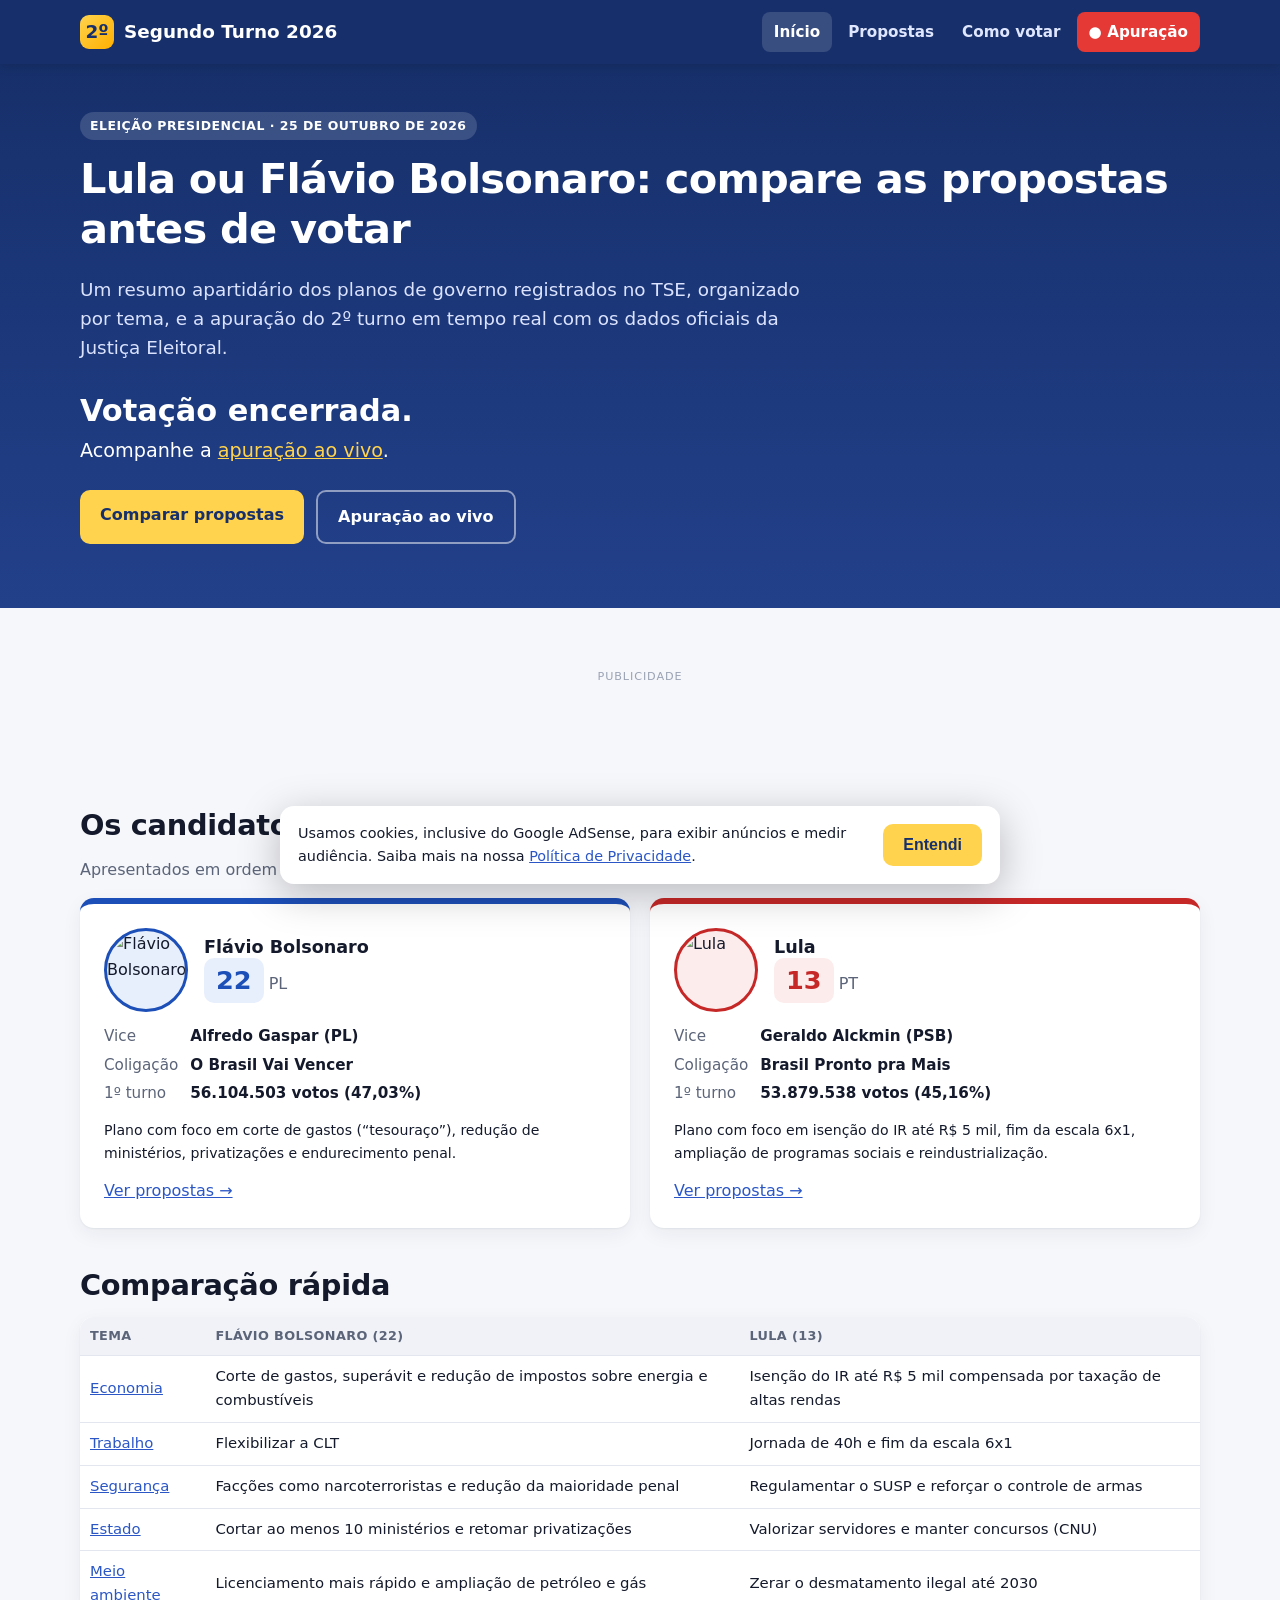
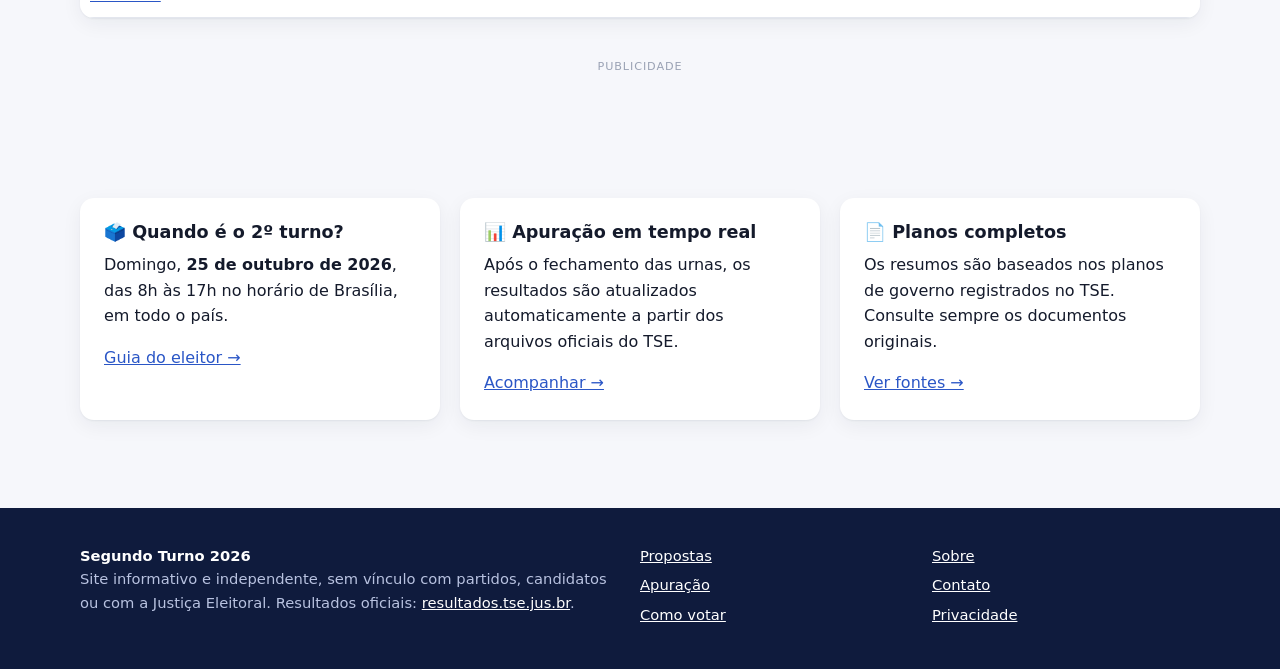
==== index.html @ b2009e6e "first commit" ====
<!DOCTYPE html>
<html lang="pt-BR">
<head>
  <meta charset="UTF-8">
  <meta name="viewport" content="width=device-width, initial-scale=1">
  <title>2º Turno 2026: Lula x Flávio Bolsonaro — propostas e apuração ao vivo</title>
  <meta name="description" content="Compare as propostas de Lula (PT) e Flávio Bolsonaro (PL) no 2º turno da eleição presidencial de 25 de outubro de 2026 e acompanhe a apuração ao vivo com dados oficiais do TSE.">
  <meta property="og:title" content="2º Turno 2026: Lula x Flávio Bolsonaro">
  <meta property="og:description" content="Propostas lado a lado e apuração ao vivo com dados do TSE.">
  <meta property="og:type" content="website">
  <meta name="google-adsense-account" content="ca-pub-0000000000000000">
  <link rel="stylesheet" href="assets/style.css">
  <script async src="https://pagead2.googlesyndication.com/pagead/js/adsbygoogle.js?client=ca-pub-0000000000000000" crossorigin="anonymous"></script>
</head>
<body>
  <header class="site-header">
    <div class="container">
      <a class="logo" href="index.html"><span class="logo-mark">2º</span> Segundo Turno 2026</a>
      <nav class="nav">
        <a href="index.html" aria-current="page">Início</a>
        <a href="propostas.html">Propostas</a>
        <a href="como-votar.html">Como votar</a>
        <a href="apuracao.html" class="live">Apuração</a>
      </nav>
    </div>
  </header>

  <section class="hero">
    <div class="container">
      <span class="badge">Eleição presidencial · 25 de outubro de 2026</span>
      <h1>Lula ou Flávio Bolsonaro: compare as propostas antes de votar</h1>
      <p class="lead">Um resumo apartidário dos planos de governo registrados no TSE, organizado por tema, e a apuração do 2º turno em tempo real com os dados oficiais da Justiça Eleitoral.</p>
      <div class="countdown" id="countdown" aria-live="polite"></div>
      <div class="btn-row">
        <a class="btn" href="propostas.html">Comparar propostas</a>
        <a class="btn secondary" href="apuracao.html">Apuração ao vivo</a>
      </div>
    </div>
  </section>

  <main class="container">
    <div class="ad-wrap">
      <ins class="adsbygoogle" style="display:block" data-ad-client="ca-pub-0000000000000000" data-ad-slot="0000000001" data-ad-format="auto" data-full-width-responsive="true"></ins>
    </div>

    <section class="section">
      <h2>Os candidatos do 2º turno</h2>
      <p class="muted">Apresentados em ordem alfabética. Percentuais de votos válidos do 1º turno (04/10/2026), segundo o TSE.</p>
      <div class="grid-2">
        <article class="card cand-card flavio">
          <div class="cand-head">
            <img class="cand-photo" src="https://resultados.tse.jus.br/oficial/ele2026/6258/fotos/br/280002551544.jpeg" alt="Flávio Bolsonaro" loading="lazy">
            <div>
              <h3 style="margin:0">Flávio Bolsonaro</h3>
              <span class="cand-num">22</span> <span class="muted">PL</span>
            </div>
          </div>
          <dl>
            <dt>Vice</dt><dd>Alfredo Gaspar (PL)</dd>
            <dt>Coligação</dt><dd>O Brasil Vai Vencer</dd>
            <dt>1º turno</dt><dd>56.104.503 votos (47,03%)</dd>
          </dl>
          <p class="small" style="margin-top:14px">Plano com foco em corte de gastos (“tesouraço”), redução de ministérios, privatizações e endurecimento penal.</p>
          <a href="propostas.html">Ver propostas →</a>
        </article>
        <article class="card cand-card lula">
          <div class="cand-head">
            <img class="cand-photo" src="https://resultados.tse.jus.br/oficial/ele2026/6258/fotos/br/280002542548.jpeg" alt="Lula" loading="lazy">
            <div>
              <h3 style="margin:0">Lula</h3>
              <span class="cand-num">13</span> <span class="muted">PT</span>
            </div>
          </div>
          <dl>
            <dt>Vice</dt><dd>Geraldo Alckmin (PSB)</dd>
            <dt>Coligação</dt><dd>Brasil Pronto pra Mais</dd>
            <dt>1º turno</dt><dd>53.879.538 votos (45,16%)</dd>
          </dl>
          <p class="small" style="margin-top:14px">Plano com foco em isenção do IR até R$ 5 mil, fim da escala 6x1, ampliação de programas sociais e reindustrialização.</p>
          <a href="propostas.html">Ver propostas →</a>
        </article>
      </div>
    </section>

    <section class="section">
      <h2>Comparação rápida</h2>
      <div class="table-scroll">
        <table class="uf-table">
          <thead><tr><th>Tema</th><th style="text-align:left">Flávio Bolsonaro (22)</th><th style="text-align:left">Lula (13)</th></tr></thead>
          <tbody>
            <tr><td><a href="propostas.html#economia">Economia</a></td><td style="text-align:left">Corte de gastos, superávit e redução de impostos sobre energia e combustíveis</td><td style="text-align:left">Isenção do IR até R$ 5 mil compensada por taxação de altas rendas</td></tr>
            <tr><td><a href="propostas.html#trabalho">Trabalho</a></td><td style="text-align:left">Flexibilizar a CLT</td><td style="text-align:left">Jornada de 40h e fim da escala 6x1</td></tr>
            <tr><td><a href="propostas.html#seguranca">Segurança</a></td><td style="text-align:left">Facções como narcoterroristas e redução da maioridade penal</td><td style="text-align:left">Regulamentar o SUSP e reforçar o controle de armas</td></tr>
            <tr><td><a href="propostas.html#estado">Estado</a></td><td style="text-align:left">Cortar ao menos 10 ministérios e retomar privatizações</td><td style="text-align:left">Valorizar servidores e manter concursos (CNU)</td></tr>
            <tr><td><a href="propostas.html#meio-ambiente">Meio ambiente</a></td><td style="text-align:left">Licenciamento mais rápido e ampliação de petróleo e gás</td><td style="text-align:left">Zerar o desmatamento ilegal até 2030</td></tr>
          </tbody>
        </table>
      </div>
    </section>

    <div class="ad-wrap">
      <ins class="adsbygoogle" style="display:block" data-ad-client="ca-pub-0000000000000000" data-ad-slot="0000000002" data-ad-format="auto" data-full-width-responsive="true"></ins>
    </div>

    <section class="section grid-3">
      <div class="card">
        <h3>🗳️ Quando é o 2º turno?</h3>
        <p>Domingo, <strong>25 de outubro de 2026</strong>, das 8h às 17h no horário de Brasília, em todo o país.</p>
        <a href="como-votar.html">Guia do eleitor →</a>
      </div>
      <div class="card">
        <h3>📊 Apuração em tempo real</h3>
        <p>Após o fechamento das urnas, os resultados são atualizados automaticamente a partir dos arquivos oficiais do TSE.</p>
        <a href="apuracao.html">Acompanhar →</a>
      </div>
      <div class="card">
        <h3>📄 Planos completos</h3>
        <p>Os resumos são baseados nos planos de governo registrados no TSE. Consulte sempre os documentos originais.</p>
        <a href="propostas.html#fontes">Ver fontes →</a>
      </div>
    </section>
  </main>

  <footer class="site-footer">
    <div class="container footer-grid">
      <div>
        <strong style="color:#fff">Segundo Turno 2026</strong>
        <p>Site informativo e independente, sem vínculo com partidos, candidatos ou com a Justiça Eleitoral. Resultados oficiais: <a href="https://resultados.tse.jus.br" rel="noopener" target="_blank">resultados.tse.jus.br</a>.</p>
      </div>
      <ul>
        <li><a href="propostas.html">Propostas</a></li>
        <li><a href="apuracao.html">Apuração</a></li>
        <li><a href="como-votar.html">Como votar</a></li>
      </ul>
      <ul>
        <li><a href="sobre.html">Sobre</a></li>
        <li><a href="contato.html">Contato</a></li>
        <li><a href="privacidade.html">Privacidade</a></li>
      </ul>
    </div>
  </footer>
  <script src="assets/main.js"></script>
</body>
</html>
---- assets/style.css ----
:root {
  --bg: #f6f7fb;
  --card: #ffffff;
  --ink: #141a2b;
  --muted: #5b6478;
  --line: #e3e6ee;
  --brand: #17306b;
  --brand-2: #2a56c6;
  --lula: #c62828;
  --lula-soft: #fdecec;
  --flavio: #1d4fb8;
  --flavio-soft: #e8effc;
  --ok: #138a4c;
  --radius: 14px;
  --shadow: 0 1px 2px rgba(20, 26, 43, .06), 0 6px 20px rgba(20, 26, 43, .06);
  --max: 1120px;
}

* { box-sizing: border-box; }
html { scroll-behavior: smooth; }
body {
  margin: 0;
  font-family: "Inter", system-ui, -apple-system, "Segoe UI", Roboto, Arial, sans-serif;
  background: var(--bg);
  color: var(--ink);
  line-height: 1.6;
  -webkit-font-smoothing: antialiased;
}
img { max-width: 100%; display: block; }
a { color: var(--brand-2); }
h1, h2, h3 { line-height: 1.2; margin: 0 0 .5em; }
h1 { font-size: clamp(1.8rem, 4vw, 2.6rem); letter-spacing: -.02em; }
h2 { font-size: clamp(1.35rem, 2.6vw, 1.8rem); letter-spacing: -.01em; }
h3 { font-size: 1.1rem; }
p { margin: 0 0 1em; }

.container { width: min(var(--max), 100% - 32px); margin-inline: auto; }

/* Header */
.site-header {
  background: var(--brand);
  color: #fff;
  position: sticky; top: 0; z-index: 50;
  box-shadow: 0 2px 10px rgba(0,0,0,.15);
}
.site-header .container { display: flex; align-items: center; gap: 16px; min-height: 64px; flex-wrap: wrap; }
.logo { color: #fff; text-decoration: none; font-weight: 800; font-size: 1.15rem; display: flex; align-items: center; gap: 10px; }
.logo-mark {
  width: 34px; height: 34px; border-radius: 9px; display: grid; place-items: center;
  background: linear-gradient(135deg, #ffd34d, #ffb000); color: var(--brand); font-weight: 900;
}
.nav { margin-left: auto; display: flex; gap: 4px; flex-wrap: wrap; }
.nav a {
  color: #dfe6ff; text-decoration: none; padding: 8px 12px; border-radius: 8px; font-weight: 600; font-size: .95rem;
}
.nav a:hover, .nav a[aria-current="page"] { background: rgba(255,255,255,.14); color: #fff; }
.nav a.live { background: #e53935; color: #fff; }
.nav a.live::before { content: "● "; animation: blink 1.4s infinite; }
@keyframes blink { 50% { opacity: .2; } }

/* Hero */
.hero { background: linear-gradient(180deg, var(--brand) 0%, #22408a 100%); color: #fff; padding: 48px 0 64px; }
.hero p.lead { font-size: 1.15rem; color: #dbe3ff; max-width: 720px; }
.badge {
  display: inline-block; font-size: .78rem; font-weight: 700; letter-spacing: .04em; text-transform: uppercase;
  padding: 4px 10px; border-radius: 999px; background: rgba(255,255,255,.15); color: #fff; margin-bottom: 14px;
}
.countdown { display: flex; gap: 12px; margin: 24px 0; flex-wrap: wrap; }
.countdown div {
  background: rgba(255,255,255,.1); border: 1px solid rgba(255,255,255,.2); border-radius: 12px;
  padding: 12px 16px; min-width: 84px; text-align: center;
}
.countdown strong { display: block; font-size: 1.9rem; font-variant-numeric: tabular-nums; }
.countdown span { font-size: .8rem; color: #c9d4ff; }

.btn {
  display: inline-block; padding: 12px 20px; border-radius: 10px; font-weight: 700; text-decoration: none;
  background: #ffd34d; color: var(--brand); border: 0; cursor: pointer; font-size: 1rem;
}
.btn.secondary { background: transparent; color: #fff; border: 2px solid rgba(255,255,255,.5); }
.btn-row { display: flex; gap: 12px; flex-wrap: wrap; }

/* Layout */
main { padding: 32px 0 48px; }
.section { margin: 40px 0; }
.card { background: var(--card); border-radius: var(--radius); box-shadow: var(--shadow); padding: 24px; }
.grid-2 { display: grid; grid-template-columns: repeat(auto-fit, minmax(280px, 1fr)); gap: 20px; }
.grid-3 { display: grid; grid-template-columns: repeat(auto-fit, minmax(240px, 1fr)); gap: 20px; }
.muted { color: var(--muted); }
.small { font-size: .88rem; }

/* Candidate cards */
.cand-card { border-top: 6px solid var(--c); }
.cand-card.lula { --c: var(--lula); --soft: var(--lula-soft); }
.cand-card.flavio { --c: var(--flavio); --soft: var(--flavio-soft); }
.cand-head { display: flex; gap: 16px; align-items: center; margin-bottom: 12px; }
.cand-photo {
  width: 84px; height: 84px; border-radius: 50%; object-fit: cover; background: var(--soft);
  border: 3px solid var(--c); flex-shrink: 0;
}
.cand-num {
  font-weight: 900; font-size: 1.6rem; color: var(--c); background: var(--soft);
  border-radius: 10px; padding: 2px 12px; display: inline-block;
}
.cand-card dl { display: grid; grid-template-columns: auto 1fr; gap: 4px 12px; margin: 12px 0 0; font-size: .95rem; }
.cand-card dt { color: var(--muted); }
.cand-card dd { margin: 0; font-weight: 600; }

/* Propostas */
.theme-nav {
  display: flex; gap: 8px; flex-wrap: wrap; position: sticky; top: 64px; z-index: 10;
  background: var(--bg); padding: 12px 0; border-bottom: 1px solid var(--line);
}
.chip {
  border: 1px solid var(--line); background: #fff; color: var(--ink); text-decoration: none;
  padding: 6px 12px; border-radius: 999px; font-size: .88rem; font-weight: 600; cursor: pointer;
}
.chip:hover, .chip.active { border-color: var(--brand-2); color: var(--brand-2); }
.view-toggle { display: flex; gap: 8px; margin: 16px 0; flex-wrap: wrap; align-items: center; }

.theme { margin: 36px 0; scroll-margin-top: 140px; }
.theme h2 { display: flex; align-items: center; gap: 10px; }
.theme h2 .ico { font-size: 1.4rem; }
.compare { display: grid; grid-template-columns: 1fr 1fr; gap: 16px; }
.compare .col { background: #fff; border-radius: var(--radius); box-shadow: var(--shadow); padding: 20px; border-top: 5px solid var(--c); }
.compare .col.lula { --c: var(--lula); }
.compare .col.flavio { --c: var(--flavio); }
.compare .col h3 { color: var(--c); }
.compare ul { margin: 0; padding-left: 1.1em; }
.compare li { margin-bottom: .45em; }
body.only-lula .col.flavio, body.only-flavio .col.lula { display: none; }
body.only-lula .compare, body.only-flavio .compare { grid-template-columns: 1fr; }

/* Notice */
.notice {
  background: #fff8e1; border: 1px solid #ffe08a; border-radius: 12px; padding: 14px 16px; font-size: .93rem;
}
.notice.info { background: #eef4ff; border-color: #c9d9ff; }

/* Ads */
.ad-wrap { margin: 28px auto; text-align: center; min-height: 100px; }
.ad-wrap::before {
  content: "Publicidade"; display: block; font-size: .7rem; letter-spacing: .08em; text-transform: uppercase;
  color: #9aa2b4; margin-bottom: 4px;
}

/* Apuração */
.status-bar { display: flex; gap: 16px; flex-wrap: wrap; align-items: center; justify-content: space-between; }
.progress { height: 12px; background: #e7eaf2; border-radius: 999px; overflow: hidden; }
.progress > span { display: block; height: 100%; background: var(--ok); transition: width .6s ease; }
.tabs { display: inline-flex; background: #e7eaf2; border-radius: 10px; padding: 4px; gap: 4px; }
.tabs button {
  border: 0; background: transparent; padding: 8px 14px; border-radius: 8px; font-weight: 700; cursor: pointer; color: var(--muted);
}
.tabs button.active { background: #fff; color: var(--ink); box-shadow: var(--shadow); }

.result-list { display: grid; gap: 14px; }
.result {
  display: grid; grid-template-columns: 64px 1fr auto; gap: 14px; align-items: center;
  background: #fff; border-radius: var(--radius); box-shadow: var(--shadow); padding: 14px 18px; border-left: 6px solid var(--c, #8a93a8);
}
.result img { width: 64px; height: 64px; border-radius: 50%; object-fit: cover; background: #eef0f5; }
.result .name { font-weight: 800; font-size: 1.1rem; }
.result .meta { color: var(--muted); font-size: .88rem; }
.result .pct { font-size: 1.9rem; font-weight: 900; font-variant-numeric: tabular-nums; text-align: right; color: var(--c, var(--ink)); }
.result .votes { font-size: .85rem; color: var(--muted); text-align: right; font-variant-numeric: tabular-nums; }
.result .bar { grid-column: 1 / -1; height: 10px; background: #eef0f5; border-radius: 999px; overflow: hidden; }
.result .bar span { display: block; height: 100%; background: var(--c, #8a93a8); transition: width .6s ease; }
.eleito {
  display: inline-block; background: var(--ok); color: #fff; font-size: .72rem; font-weight: 800;
  padding: 2px 8px; border-radius: 999px; margin-left: 8px; vertical-align: middle; text-transform: uppercase;
}
.stats { display: grid; grid-template-columns: repeat(auto-fit, minmax(150px, 1fr)); gap: 12px; }
.stat { background: #fff; border-radius: 12px; padding: 14px; box-shadow: var(--shadow); }
.stat b { display: block; font-size: 1.3rem; font-variant-numeric: tabular-nums; }
.stat span { font-size: .82rem; color: var(--muted); }

.uf-map {
  display: grid; grid-template-columns: repeat(7, 1fr); gap: 6px; max-width: 460px; margin: 0 auto;
}
.uf-tile {
  aspect-ratio: 1; border-radius: 8px; display: grid; place-items: center; font-weight: 800; font-size: .85rem;
  color: #fff; background: #c3c9d6; cursor: default; position: relative; line-height: 1.1; text-align: center;
}
.uf-tile small { display: block; font-weight: 600; font-size: .65rem; opacity: .9; }
.uf-legend { display: flex; gap: 16px; justify-content: center; margin-top: 12px; font-size: .88rem; flex-wrap: wrap; }
.uf-legend i { display: inline-block; width: 12px; height: 12px; border-radius: 3px; margin-right: 6px; vertical-align: -1px; }

table.uf-table { width: 100%; border-collapse: collapse; font-size: .93rem; background: #fff; }
.uf-table th, .uf-table td { padding: 9px 10px; border-bottom: 1px solid var(--line); text-align: right; font-variant-numeric: tabular-nums; }
.uf-table th:first-child, .uf-table td:first-child { text-align: left; }
.uf-table th { background: #f0f2f8; font-size: .8rem; text-transform: uppercase; letter-spacing: .03em; color: var(--muted); }
.table-scroll { overflow-x: auto; border-radius: var(--radius); box-shadow: var(--shadow); }
.lead-l { color: var(--lula); font-weight: 800; }
.lead-f { color: var(--flavio); font-weight: 800; }

/* Prose pages */
.prose { max-width: 780px; }
.prose h2 { margin-top: 1.6em; }
.prose ul, .prose ol { padding-left: 1.2em; }
.prose li { margin-bottom: .4em; }

/* FAQ */
details { background: #fff; border-radius: 12px; box-shadow: var(--shadow); padding: 14px 18px; margin-bottom: 10px; }
summary { font-weight: 700; cursor: pointer; }
details p { margin: 10px 0 0; }

/* Footer */
.site-footer { background: #0f1b3d; color: #b8c2e0; padding: 36px 0; font-size: .92rem; }
.site-footer a { color: #fff; }
.footer-grid { display: grid; grid-template-columns: 2fr 1fr 1fr; gap: 24px; }
.site-footer ul { list-style: none; padding: 0; margin: 0; }
.site-footer li { margin-bottom: 6px; }

/* Cookie banner */
.cookie {
  position: fixed; left: 16px; right: 16px; bottom: 16px; z-index: 100; max-width: 720px; margin: 0 auto;
  background: #fff; border-radius: 14px; box-shadow: 0 10px 40px rgba(0,0,0,.25); padding: 16px 18px;
  display: flex; gap: 14px; align-items: center; flex-wrap: wrap; font-size: .9rem;
}
.cookie p { margin: 0; flex: 1 1 320px; }

@media (max-width: 760px) {
  .compare { grid-template-columns: 1fr; }
  .footer-grid { grid-template-columns: 1fr; }
  .nav { width: 100%; margin-left: 0; overflow-x: auto; flex-wrap: nowrap; padding-bottom: 8px; }
  .nav a { white-space: nowrap; }
  .theme-nav { top: 108px; overflow-x: auto; flex-wrap: nowrap; }
  .chip { white-space: nowrap; }
  .result { grid-template-columns: 48px 1fr auto; }
  .result img { width: 48px; height: 48px; }
  .result .pct { font-size: 1.5rem; }
}
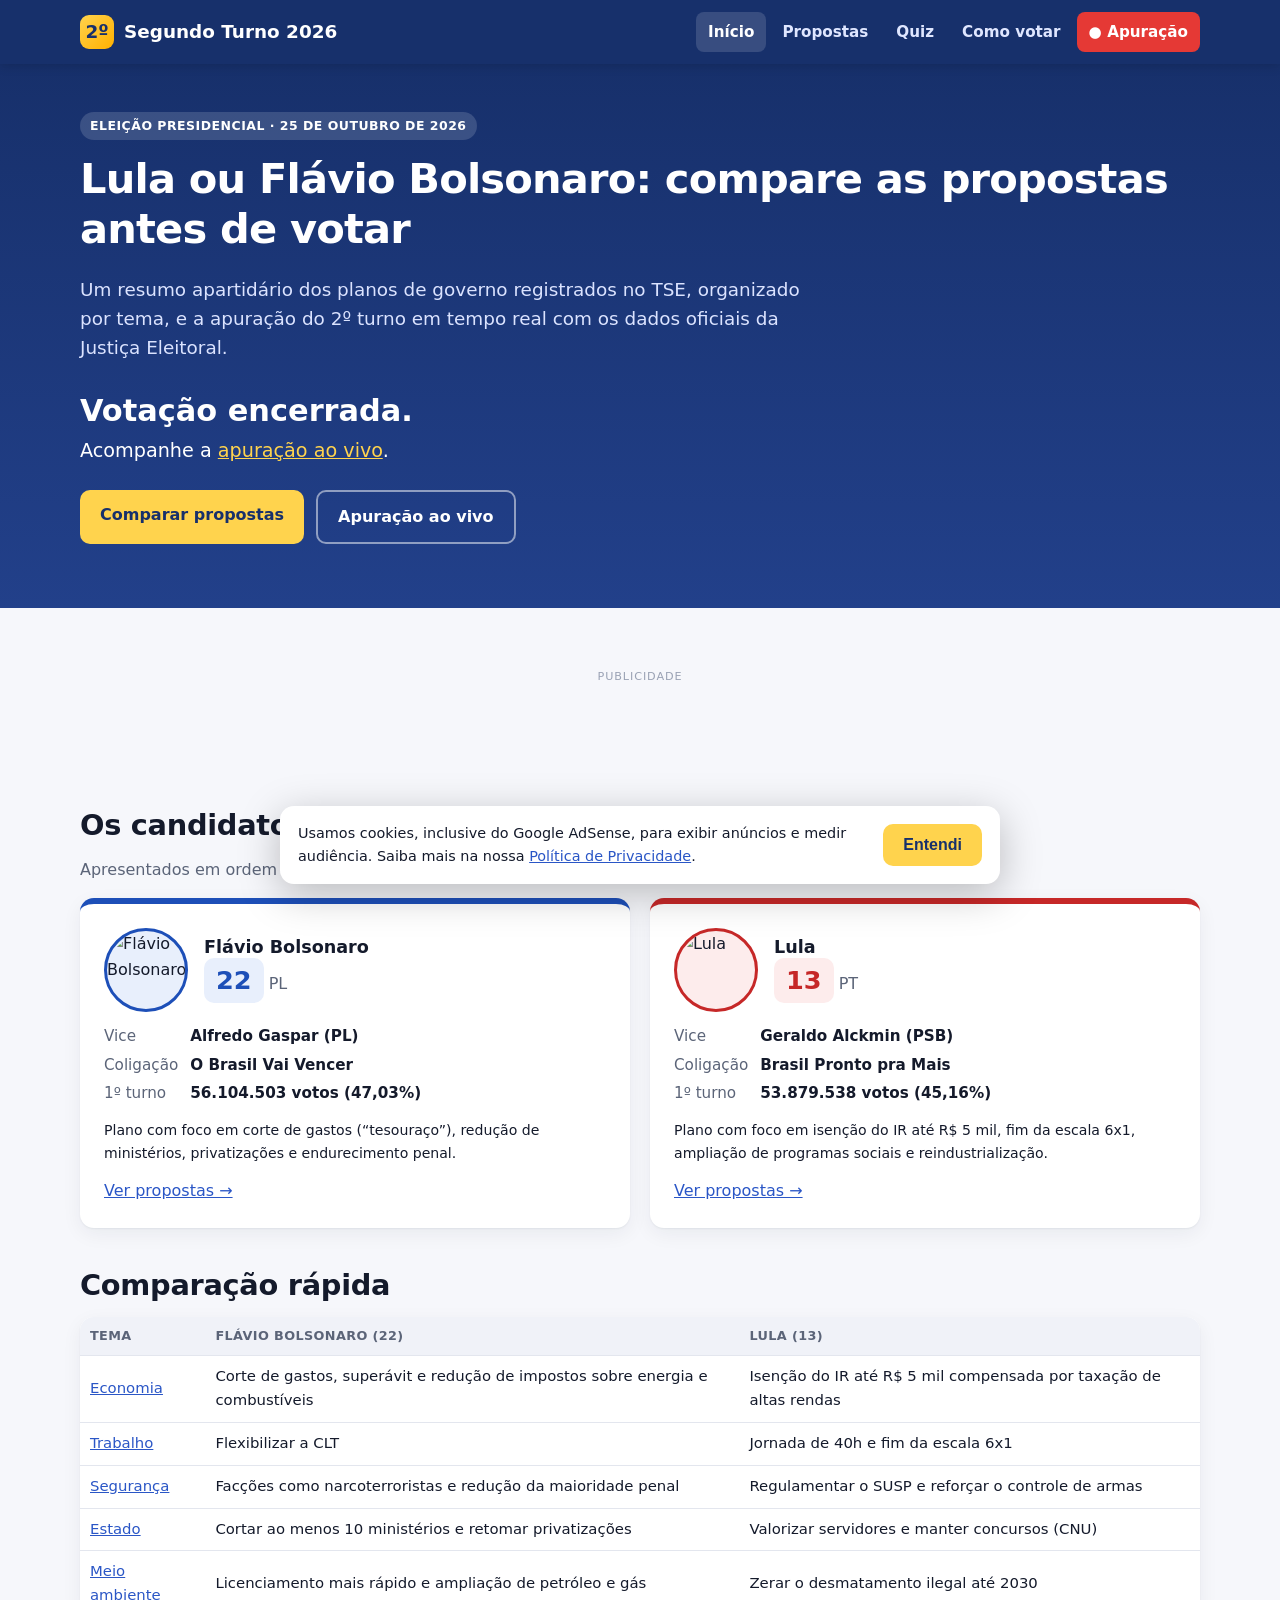
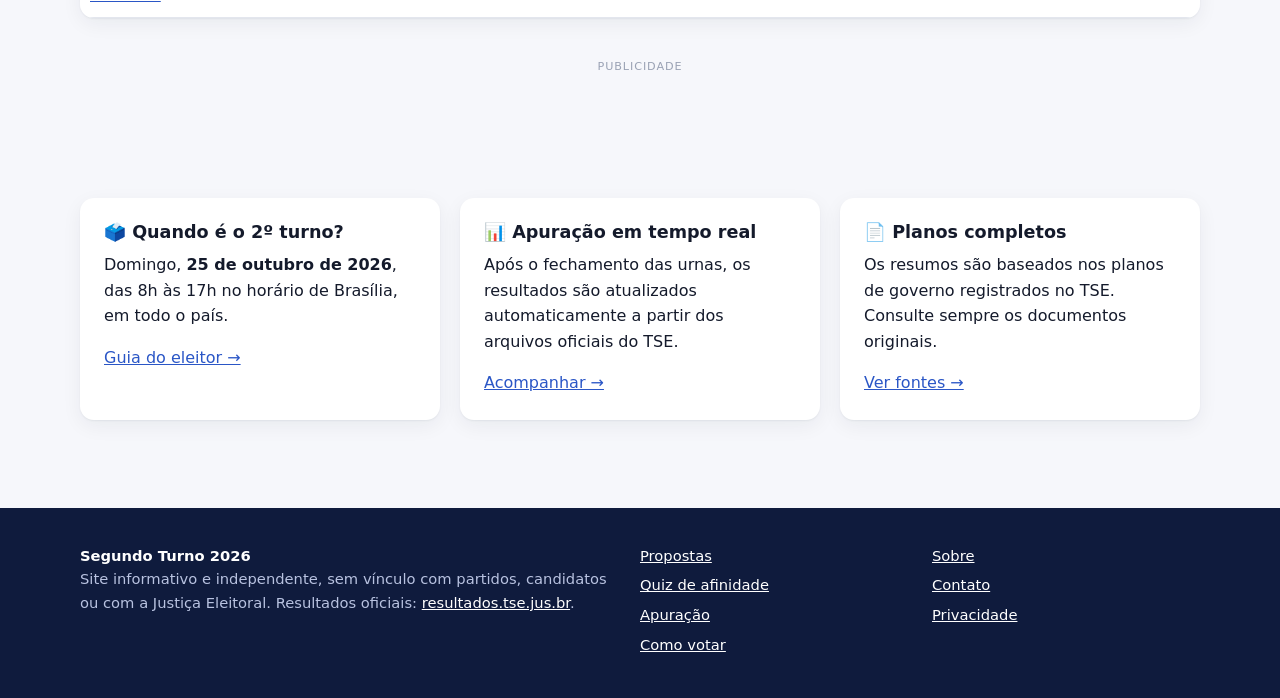
==== commit 90dcc4cb: "Adiciona quiz de afinidade com imagem para o Instagram - Nova aba Quiz (afinidade.html): 16 proposta" ====
--- a/index.html
+++ b/index.html
@@ -8,9 +8,9 @@
   <meta property="og:title" content="2º Turno 2026: Lula x Flávio Bolsonaro">
   <meta property="og:description" content="Propostas lado a lado e apuração ao vivo com dados do TSE.">
   <meta property="og:type" content="website">
-  <meta name="google-adsense-account" content="ca-pub-0000000000000000">
+  <meta name="google-adsense-account" content="ca-pub-9078973827446715">
   <link rel="stylesheet" href="assets/style.css">
-  <script async src="https://pagead2.googlesyndication.com/pagead/js/adsbygoogle.js?client=ca-pub-0000000000000000" crossorigin="anonymous"></script>
+  <script async src="https://pagead2.googlesyndication.com/pagead/js/adsbygoogle.js?client=ca-pub-9078973827446715" crossorigin="anonymous"></script>
 </head>
 <body>
   <header class="site-header">
@@ -19,6 +19,7 @@
       <nav class="nav">
         <a href="index.html" aria-current="page">Início</a>
         <a href="propostas.html">Propostas</a>
+        <a href="afinidade.html">Quiz</a>
         <a href="como-votar.html">Como votar</a>
         <a href="apuracao.html" class="live">Apuração</a>
       </nav>
@@ -40,7 +41,7 @@
 
   <main class="container">
     <div class="ad-wrap">
-      <ins class="adsbygoogle" style="display:block" data-ad-client="ca-pub-0000000000000000" data-ad-slot="0000000001" data-ad-format="auto" data-full-width-responsive="true"></ins>
+      <ins class="adsbygoogle" style="display:block" data-ad-client="ca-pub-9078973827446715" data-ad-slot="0000000001" data-ad-format="auto" data-full-width-responsive="true"></ins>
     </div>
 
     <section class="section">
@@ -99,7 +100,7 @@
     </section>
 
     <div class="ad-wrap">
-      <ins class="adsbygoogle" style="display:block" data-ad-client="ca-pub-0000000000000000" data-ad-slot="0000000002" data-ad-format="auto" data-full-width-responsive="true"></ins>
+      <ins class="adsbygoogle" style="display:block" data-ad-client="ca-pub-9078973827446715" data-ad-slot="0000000002" data-ad-format="auto" data-full-width-responsive="true"></ins>
     </div>
 
     <section class="section grid-3">
@@ -129,6 +130,7 @@
       </div>
       <ul>
         <li><a href="propostas.html">Propostas</a></li>
+        <li><a href="afinidade.html">Quiz de afinidade</a></li>
         <li><a href="apuracao.html">Apuração</a></li>
         <li><a href="como-votar.html">Como votar</a></li>
       </ul>
--- a/assets/style.css
+++ b/assets/style.css
@@ -231,3 +231,21 @@
   .result img { width: 48px; height: 48px; }
   .result .pct { font-size: 1.5rem; }
 }
+
+/* Quiz de afinidade */
+.quiz-opcoes { display: grid; grid-template-columns: repeat(3, 1fr); gap: 10px; }
+.quiz-op {
+  border: 2px solid var(--line); background: #fff; border-radius: 12px; padding: 14px 10px;
+  font-weight: 700; font-size: 1rem; cursor: pointer; color: var(--ink);
+}
+.quiz-op:hover, .quiz-op.active { border-color: var(--brand-2); background: #eef4ff; }
+.quiz-op.sim:hover, .quiz-op.sim.active { border-color: var(--ok); background: #e8f6ee; }
+.quiz-op.nao:hover, .quiz-op.nao.active { border-color: #c0392b; background: #fdecec; }
+#quiz-voltar:disabled { opacity: .4; cursor: default; }
+@media (max-width: 520px) { .quiz-opcoes { grid-template-columns: 1fr; } }
+.ig-card { display: grid; grid-template-columns: 1fr 220px; gap: 24px; align-items: center; margin-top: 20px; }
+.ig-card img { width: 100%; border-radius: 12px; box-shadow: var(--shadow); }
+.ig-btn { background: linear-gradient(45deg, #f58529, #dd2a7b 50%, #8134af); color: #fff; }
+@media (max-width: 620px) { .ig-card { grid-template-columns: 1fr; } .ig-card img { max-width: 260px; margin: 0 auto; } }
+.quiz-qtd { font-size: 3rem; line-height: 1; white-space: nowrap; }
+.quiz-qtd small { font-size: 1.1rem; color: var(--muted); font-weight: 800; }
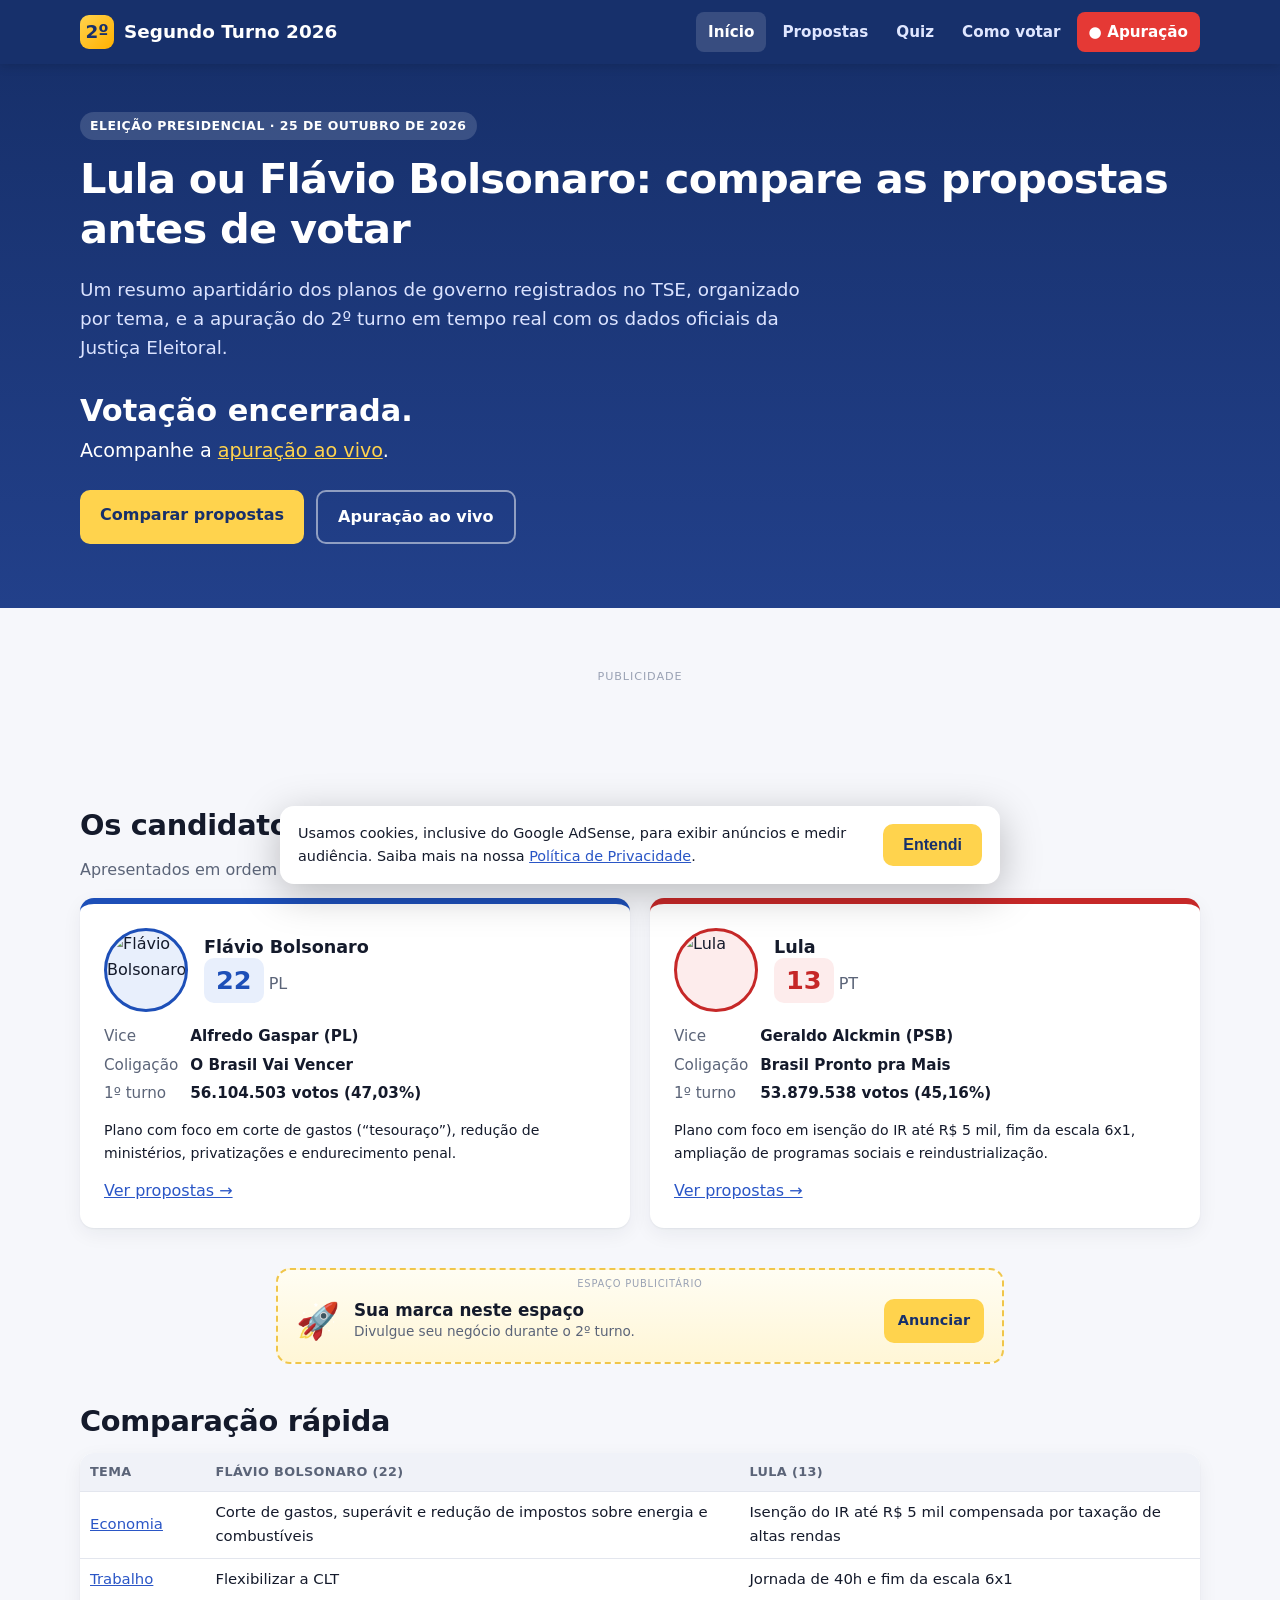
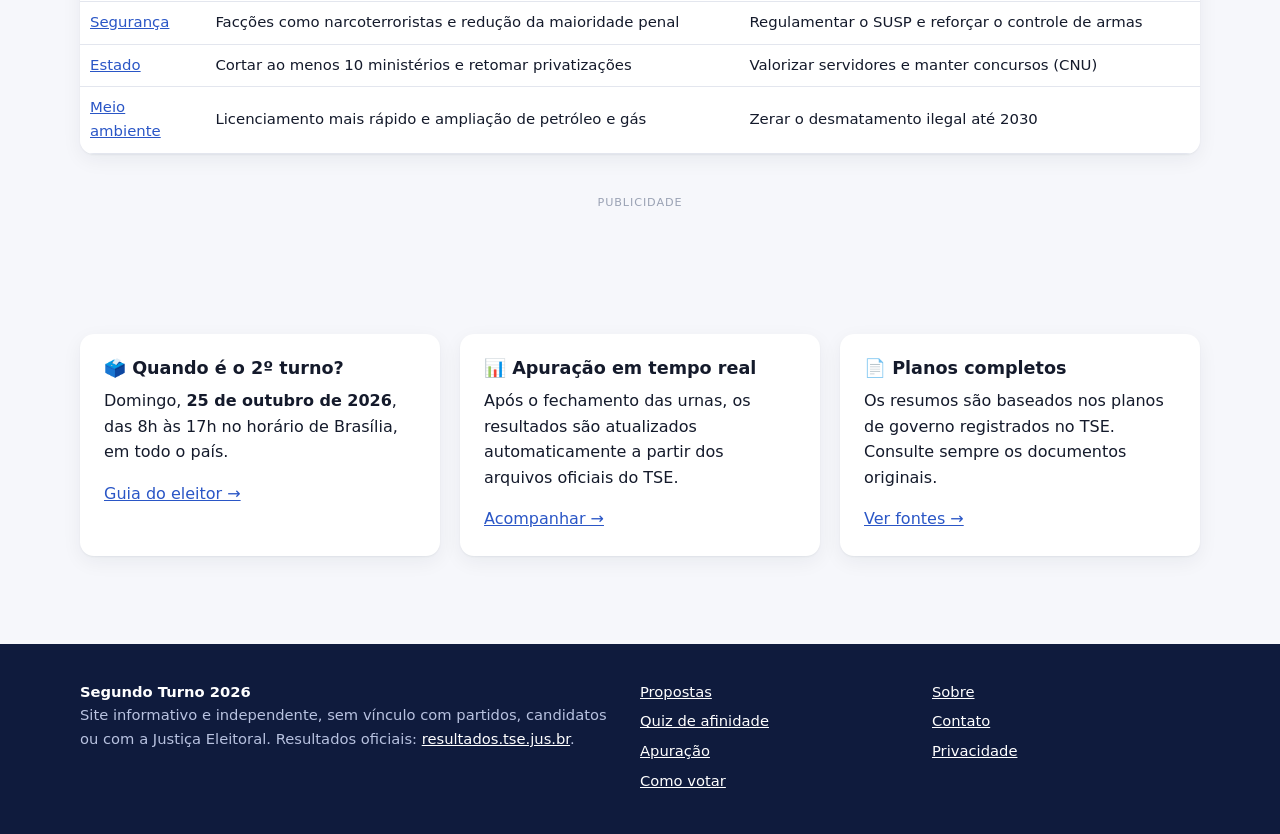
==== commit 795e935e: "Espaços de anúncio em todo o site e verificação do Google Search Console - assets/anuncios.js centra" ====
--- a/index.html
+++ b/index.html
@@ -8,6 +8,7 @@
   <meta property="og:title" content="2º Turno 2026: Lula x Flávio Bolsonaro">
   <meta property="og:description" content="Propostas lado a lado e apuração ao vivo com dados do TSE.">
   <meta property="og:type" content="website">
+  <meta name="google-site-verification" content="PFwN-xbymzjgqkIRQPyGbmow8MjM9cMsyW8Aa_NA2b0">
   <meta name="google-adsense-account" content="ca-pub-9078973827446715">
   <link rel="stylesheet" href="assets/style.css">
   <script async src="https://pagead2.googlesyndication.com/pagead/js/adsbygoogle.js?client=ca-pub-9078973827446715" crossorigin="anonymous"></script>
@@ -38,6 +39,9 @@
       </div>
     </div>
   </section>
+
+  <div class="biz-layout wide">
+  <aside class="biz-rail" data-anuncio="inicio-lateral-esq"></aside>
 
   <main class="container">
     <div class="ad-wrap">
@@ -83,6 +87,8 @@
       </div>
     </section>
 
+    <div class="biz-banner" data-anuncio="inicio-banner"></div>
+
     <section class="section">
       <h2>Comparação rápida</h2>
       <div class="table-scroll">
@@ -122,6 +128,9 @@
     </section>
   </main>
 
+  <aside class="biz-rail" data-anuncio="inicio-lateral-dir"></aside>
+  </div>
+
   <footer class="site-footer">
     <div class="container footer-grid">
       <div>
@@ -142,5 +151,6 @@
     </div>
   </footer>
   <script src="assets/main.js"></script>
+  <script src="assets/anuncios.js"></script>
 </body>
 </html>
--- a/assets/style.css
+++ b/assets/style.css
@@ -249,3 +249,60 @@
 @media (max-width: 620px) { .ig-card { grid-template-columns: 1fr; } .ig-card img { max-width: 260px; margin: 0 auto; } }
 .quiz-qtd { font-size: 3rem; line-height: 1; white-space: nowrap; }
 .quiz-qtd small { font-size: 1.1rem; color: var(--muted); font-weight: 800; }
+
+/* Espaços "Anuncie seu negócio aqui" (venda direta; conteúdo em assets/anuncios.js)
+   .biz-layout        conteúdo estreito (780px): laterais a partir de 1200px
+   .biz-layout.wide   conteúdo largo (1120px): laterais a partir de 1560px
+   .biz-banner        banner horizontal, sempre visível
+   .biz-banner.so-sem-lateral  só aparece quando as laterais estão escondidas */
+.biz-rail { display: none; }
+.biz-slot {
+  position: relative; display: flex; flex-direction: column; align-items: center; justify-content: center; gap: 10px;
+  text-align: center; background: linear-gradient(180deg, #fffdf3, #fff6d6); border: 2px dashed #f0c64a;
+  border-radius: 14px; padding: 28px 14px 18px; color: var(--ink); overflow: hidden;
+}
+.biz-slot strong { font-size: 1.15rem; line-height: 1.25; }
+.biz-slot p { font-size: .88rem; color: var(--muted); margin: 0; }
+.biz-slot .btn { padding: 10px 14px; font-size: .9rem; white-space: nowrap; }
+.biz-ico { font-size: 2.6rem; line-height: 1; }
+.biz-label {
+  position: absolute; top: 6px; left: 0; right: 0; font-size: .62rem; letter-spacing: .08em;
+  text-transform: uppercase; color: #9aa2b4; text-align: center;
+}
+.biz-slot.biz-vendido { background: none; border: 0; padding: 18px 0 0; }
+.biz-link, .biz-link picture { display: block; width: 100%; }
+.biz-link img { width: 100%; height: auto; border-radius: 10px; }
+
+.biz-rail .biz-slot { height: 600px; }
+.biz-rail .biz-slot.biz-vendido { height: auto; }
+
+.biz-banner { margin: 28px auto; max-width: 728px; }
+.biz-banner .biz-slot { flex-direction: row; text-align: left; min-height: 96px; padding: 22px 18px 12px; gap: 14px; }
+.biz-banner .biz-slot.biz-vendido { padding: 18px 0 0; min-height: 0; }
+.biz-banner .biz-ico { font-size: 2.2rem; }
+.biz-banner .biz-txt { flex: 1; }
+.biz-banner strong { font-size: 1.05rem; display: block; }
+.biz-banner p { font-size: .85rem; }
+
+@media (min-width: 1200px) {
+  .biz-layout:not(.wide) { display: grid; grid-template-columns: 1fr minmax(0, 780px) 1fr; column-gap: 40px; align-items: start; }
+  .biz-layout:not(.wide) > main { width: 100%; }
+  .biz-layout:not(.wide) > .biz-rail { display: block; }
+  .biz-layout:not(.wide) .so-sem-lateral { display: none; }
+}
+@media (min-width: 1560px) {
+  .biz-layout.wide { display: grid; grid-template-columns: 1fr minmax(0, 1120px) 1fr; column-gap: 40px; align-items: start; }
+  .biz-layout.wide > main { width: 100%; }
+  .biz-layout.wide > .biz-rail { display: block; }
+  .biz-layout.wide .so-sem-lateral { display: none; }
+}
+.biz-layout > .biz-rail { position: sticky; top: 96px; margin-top: 32px; width: 160px; }
+.biz-layout > .biz-rail:first-child { justify-self: end; }
+.biz-layout > .biz-rail:last-child { justify-self: start; }
+
+@media (max-width: 520px) {
+  .biz-banner .biz-slot { padding: 22px 12px 12px; gap: 10px; }
+  .biz-banner .biz-ico { font-size: 1.8rem; }
+  .biz-banner strong { font-size: .98rem; }
+  .biz-banner p { font-size: .8rem; }
+}
